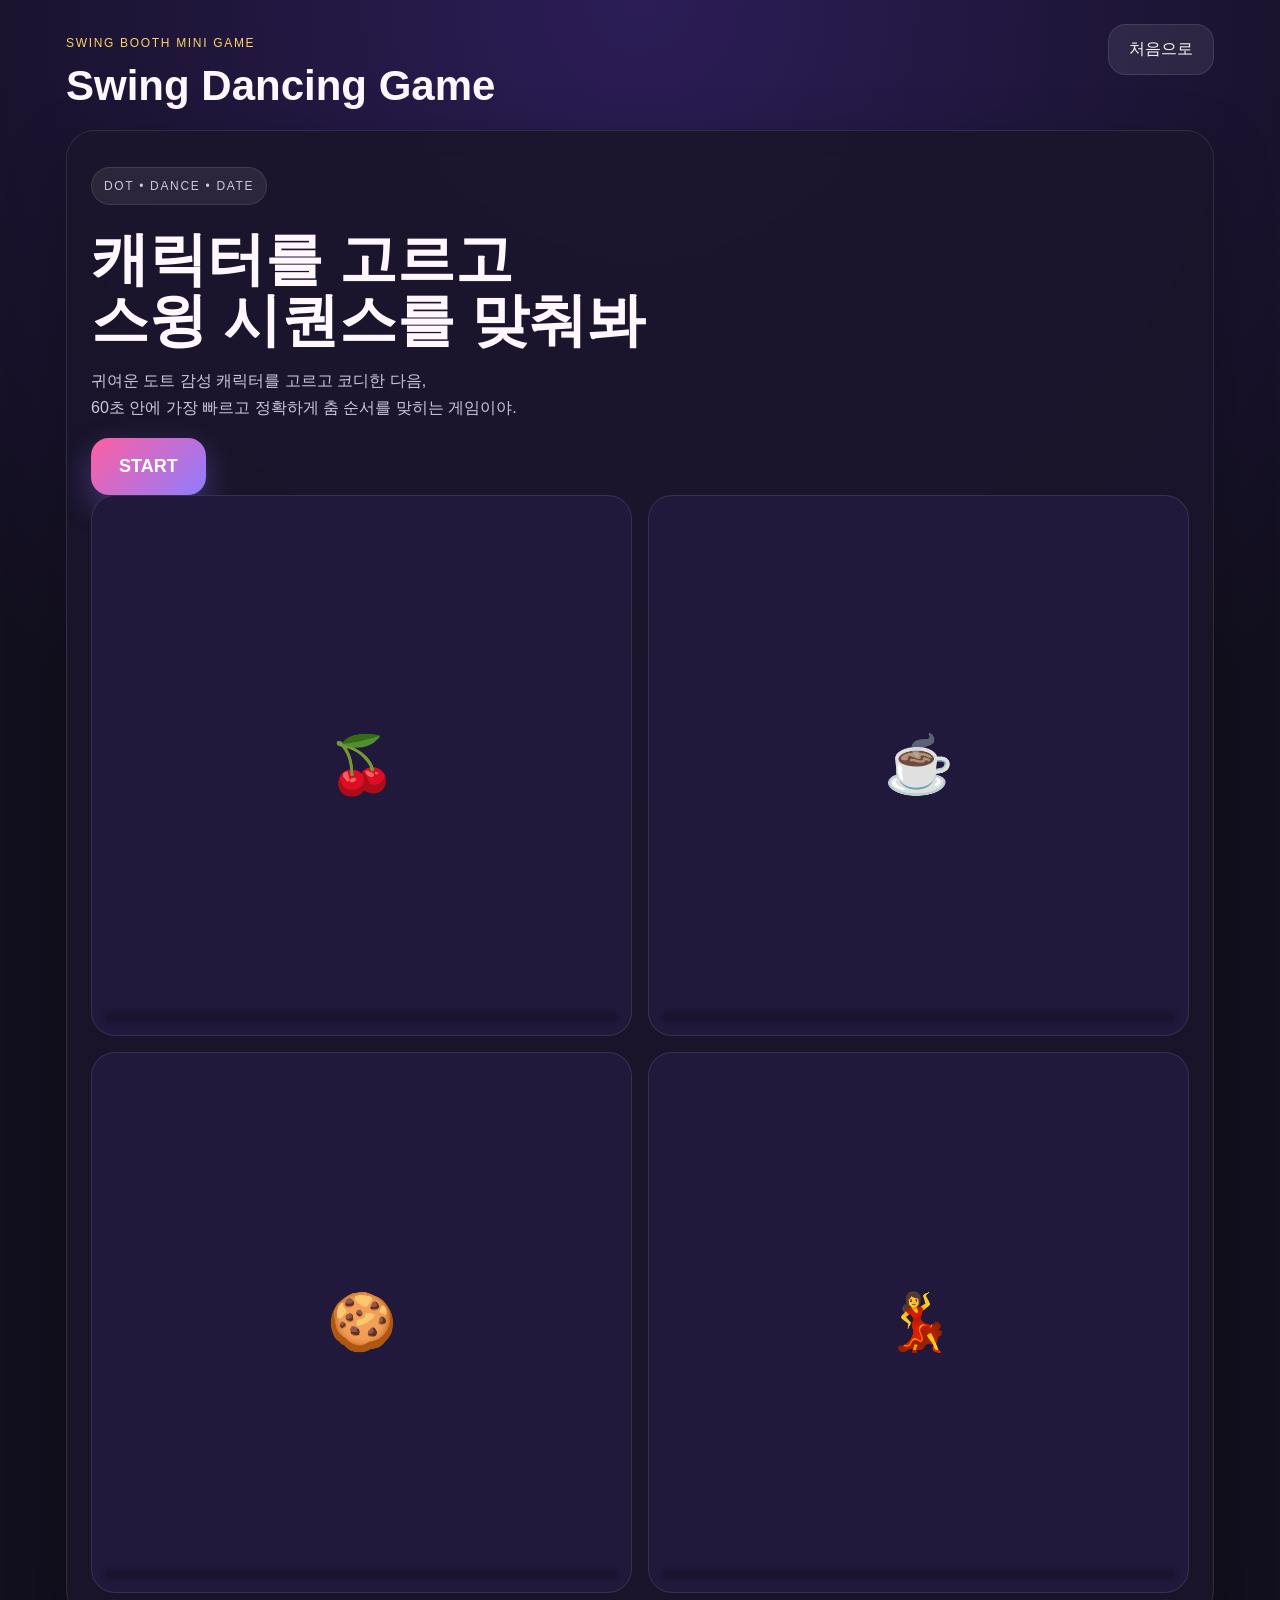
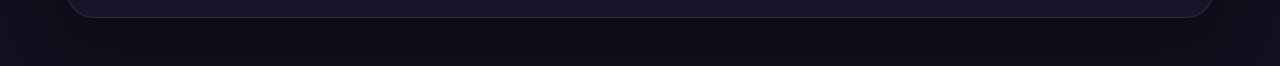
==== index.html @ d244a933 "Build swing dancing game MVP" ====
<!DOCTYPE html>
<html lang="ko">
<head>
  <meta charset="UTF-8" />
  <meta name="viewport" content="width=device-width, initial-scale=1.0" />
  <title>Swing Dancing Game</title>
  <link rel="stylesheet" href="styles.css" />
</head>
<body>
  <div class="page-shell">
    <header class="topbar">
      <div>
        <p class="eyebrow">SWING BOOTH MINI GAME</p>
        <h1>Swing Dancing Game</h1>
      </div>
      <button id="resetAllBtn" class="ghost-btn">처음으로</button>
    </header>

    <main>
      <section id="startScreen" class="screen active card hero-card">
        <div class="hero-copy">
          <p class="chip">DOT • DANCE • DATE</p>
          <h2>캐릭터를 고르고<br />스윙 시퀀스를 맞춰봐</h2>
          <p>
            귀여운 도트 감성 캐릭터를 고르고 코디한 다음,<br />60초 안에 가장 빠르고 정확하게 춤 순서를 맞히는 게임이야.
          </p>
          <button id="startBtn" class="primary-btn large">START</button>
        </div>
        <div class="hero-preview">
          <div class="pixel-stage">
            <div class="mini-character cherry">🍒</div>
            <div class="mini-character moka">☕</div>
            <div class="mini-character cookie">🍪</div>
            <div class="mini-character ruby">💃</div>
          </div>
        </div>
      </section>

      <section id="characterScreen" class="screen card">
        <div class="section-head">
          <p class="chip">STEP 1</p>
          <h2>캐릭터 선택</h2>
          <p>오늘 같이 춤출 캐릭터를 골라줘.</p>
        </div>
        <div id="characterGrid" class="character-grid"></div>
        <div class="screen-actions">
          <button id="toOutfitBtn" class="primary-btn" disabled>의상 고르기</button>
        </div>
      </section>

      <section id="outfitScreen" class="screen card">
        <div class="section-head">
          <p class="chip">STEP 2</p>
          <h2>의상 선택</h2>
          <p>코디에 따라 무드가 바뀌고 점수 연출도 달라져.</p>
        </div>
        <div class="outfit-layout">
          <div class="preview-card">
            <div id="avatarPreview" class="avatar-preview"></div>
            <div class="preview-text">
              <h3 id="previewName"></h3>
              <p id="previewLine"></p>
              <span id="previewOutfitTag" class="chip soft"></span>
            </div>
          </div>
          <div>
            <div id="outfitGrid" class="outfit-grid"></div>
            <div class="screen-actions inline">
              <button id="backToCharacterBtn" class="ghost-btn">이전</button>
              <button id="toGameBtn" class="primary-btn">게임 시작</button>
            </div>
          </div>
        </div>
      </section>

      <section id="gameScreen" class="screen card">
        <div class="hud">
          <div class="hud-item"><span>TIME</span><strong id="timeValue">60</strong></div>
          <div class="hud-item"><span>SCORE</span><strong id="scoreValue">0</strong></div>
          <div class="hud-item"><span>COMBO</span><strong id="comboValue">0</strong></div>
          <div class="hud-item"><span>ACC</span><strong id="accuracyValue">100%</strong></div>
        </div>
        <div class="game-layout">
          <div class="game-left">
            <div class="avatar-panel">
              <div id="gameAvatar" class="avatar-preview large"></div>
              <div>
                <h3 id="gameCharacterName"></h3>
                <p id="gameOutfitName"></p>
              </div>
            </div>
            <div class="sequence-panel">
              <p class="panel-label">지금 맞춰야 할 시퀀스</p>
              <div id="targetSequence" class="sequence-row"></div>
              <p class="panel-label">현재 입력</p>
              <div id="currentProgress" class="progress-row"></div>
            </div>
          </div>
          <div class="game-right">
            <div id="feedbackBox" class="feedback-box">START!</div>
            <div id="moveButtons" class="move-grid"></div>
          </div>
        </div>
      </section>

      <section id="leaderboardScreen" class="screen card">
        <div class="section-head">
          <p class="chip">TODAY LEADERBOARD</p>
          <h2>오늘의 랭킹</h2>
          <p>로컬에 저장되는 현장용 점수판이야.</p>
        </div>
        <div id="leaderboardList" class="leaderboard-list"></div>
      </section>
    </main>
  </div>

  <div id="resultModal" class="modal hidden">
    <div class="modal-card">
      <p class="chip">ROUND RESULT</p>
      <h2>춤 끝!</h2>
      <div class="result-stats">
        <div><span>점수</span><strong id="finalScore">0</strong></div>
        <div><span>정확도</span><strong id="finalAccuracy">0%</strong></div>
        <div><span>최고 콤보</span><strong id="finalCombo">0</strong></div>
      </div>
      <input id="nicknameInput" type="text" maxlength="12" placeholder="닉네임 입력" />
      <div class="screen-actions inline">
        <button id="saveScoreBtn" class="primary-btn">랭킹 등록</button>
        <button id="playAgainBtn" class="ghost-btn">다시 하기</button>
      </div>
    </div>
  </div>

  <script src="script.js"></script>
</body>
</html>
---- styles.css ----
:root {
  --bg: #120f1e;
  --panel: rgba(27, 21, 44, 0.92);
  --panel-2: #21193b;
  --line: rgba(255,255,255,0.1);
  --text: #fff7fc;
  --muted: #d0c6de;
  --accent: #ff5fa2;
  --accent-2: #8f7cff;
  --yellow: #ffd166;
  --mint: #7df9d8;
  --danger: #ff7676;
  --success: #5df2a9;
  --shadow: 0 20px 60px rgba(0,0,0,0.25);
}
* { box-sizing: border-box; }
body {
  margin: 0;
  font-family: "Pretendard", -apple-system, BlinkMacSystemFont, sans-serif;
  color: var(--text);
  background:
    radial-gradient(circle at top, #2c1d57 0%, #120f1e 50%),
    linear-gradient(180deg, #1a1531, #0f0d18);
  min-height: 100vh;
}
button, input { font: inherit; }
.page-shell { max-width: 1180px; margin: 0 auto; padding: 24px 16px 48px; }
.topbar { display:flex; justify-content:space-between; gap:16px; align-items:flex-start; margin-bottom: 20px; }
h1 { margin: 6px 0 0; font-size: clamp(28px, 5vw, 42px); }
main { display:grid; gap: 18px; }
.card {
  background: var(--panel);
  border: 1px solid var(--line);
  border-radius: 28px;
  padding: 24px;
  box-shadow: var(--shadow);
  backdrop-filter: blur(12px);
}
.screen { display:none; }
.screen.active { display:block; }
.hero-card {
  display:grid;
  grid-template-columns: 1.1fr .9fr;
  align-items:center;
  gap:20px;
  min-height: 420px;
}
.eyebrow, .chip { letter-spacing: .14em; font-size: 12px; text-transform: uppercase; color: var(--yellow); }
.chip { display:inline-flex; padding:8px 12px; border-radius:999px; background:rgba(255,255,255,0.08); border:1px solid var(--line); }
.chip.soft { color: var(--mint); }
.hero-copy h2 { font-size: clamp(34px, 5vw, 58px); line-height: 1.05; margin: 12px 0; }
.hero-copy p { color: var(--muted); line-height: 1.7; }
.primary-btn, .ghost-btn {
  border: none; border-radius: 18px; padding: 14px 20px; cursor:pointer; transition:.18s ease;
}
.primary-btn { background: linear-gradient(135deg, var(--accent), var(--accent-2)); color:white; font-weight: 700; box-shadow: 0 12px 30px rgba(143,124,255,0.35); }
.primary-btn:hover, .ghost-btn:hover { transform: translateY(-1px) scale(1.01); }
.primary-btn:disabled { opacity: .45; cursor:not-allowed; box-shadow:none; }
.ghost-btn { background: rgba(255,255,255,0.08); color: var(--text); border:1px solid var(--line); }
.large { font-size: 18px; padding: 18px 28px; }
.pixel-stage {
  display:grid; grid-template-columns: repeat(2, minmax(120px,1fr)); gap:16px;
}
.mini-character, .avatar-preview {
  border: 1px solid var(--line); background: var(--panel-2); border-radius: 24px;
  display:flex; align-items:center; justify-content:center; position:relative; overflow:hidden;
}
.mini-character { aspect-ratio: 1; font-size: 56px; }
.mini-character::after, .avatar-preview::after {
  content:""; position:absolute; inset:auto 12px 12px; height:12px; border-radius:999px; background:rgba(0,0,0,.2); filter:blur(2px);
}
.section-head h2 { margin: 10px 0 6px; font-size: 32px; }
.section-head p:last-child { color: var(--muted); margin-top: 0; }
.character-grid { display:grid; grid-template-columns: repeat(auto-fit, minmax(220px,1fr)); gap:16px; margin-top: 18px; }
.character-card, .outfit-card, .leaderboard-item {
  border:1px solid var(--line); background: rgba(255,255,255,0.04); border-radius: 24px; padding:16px; transition:.18s ease;
}
.character-card:hover, .outfit-card:hover { transform: translateY(-2px); border-color: rgba(255,255,255,0.24); }
.character-card.selected, .outfit-card.selected { border-color: var(--yellow); box-shadow: inset 0 0 0 1px var(--yellow); }
.character-avatar { height: 180px; border-radius: 20px; margin-bottom: 14px; display:flex; align-items:center; justify-content:center; font-size:72px; position:relative; background: linear-gradient(180deg, rgba(255,255,255,.08), rgba(255,255,255,.02)); }
.character-avatar::before, .avatar-preview::before {
  content:""; position:absolute; inset:18px; border-radius:18px; background: var(--character-bg, linear-gradient(135deg, #ff8fb7, #ff5fa2));
  image-rendering: pixelated;
}
.character-avatar .emoji, .avatar-preview .emoji { position:relative; z-index:2; }
.character-card h3, .preview-text h3 { margin: 0 0 6px; font-size: 22px; }
.character-card p, .character-card small, .preview-text p, .preview-text small { color: var(--muted); }
.screen-actions { display:flex; justify-content:flex-end; margin-top:20px; }
.screen-actions.inline { justify-content:space-between; gap:12px; }
.outfit-layout { display:grid; grid-template-columns: 320px 1fr; gap:20px; align-items:start; }
.preview-card { display:grid; gap:14px; }
.avatar-preview { min-height: 340px; }
.avatar-preview.large { min-height: 280px; }
.avatar-preview .emoji { font-size: 100px; z-index:2; }
.outfit-grid { display:grid; grid-template-columns: repeat(auto-fit, minmax(160px,1fr)); gap:12px; }
.outfit-card strong { display:block; margin-bottom:4px; }
.hud { display:grid; grid-template-columns: repeat(4,1fr); gap:12px; margin-bottom:18px; }
.hud-item { background: rgba(255,255,255,.05); border:1px solid var(--line); border-radius:20px; padding:14px 16px; }
.hud-item span { display:block; font-size:12px; color: var(--muted); margin-bottom:6px; }
.hud-item strong { font-size: 28px; }
.game-layout { display:grid; grid-template-columns: 1fr 1fr; gap:18px; }
.avatar-panel, .sequence-panel, .feedback-box { background: rgba(255,255,255,0.04); border:1px solid var(--line); border-radius:24px; padding:16px; }
.avatar-panel { display:flex; gap:16px; align-items:center; }
.panel-label { color: var(--muted); margin: 0 0 10px; }
.sequence-row, .progress-row { display:flex; flex-wrap:wrap; gap:10px; min-height: 44px; }
.sequence-chip {
  padding: 12px 14px; border-radius: 14px; background: rgba(255,255,255,.08); border:1px solid var(--line); font-weight:700;
}
.sequence-chip.done { background: rgba(93,242,169,.18); color: var(--success); border-color: rgba(93,242,169,.4); }
.sequence-chip.active { background: rgba(255,209,102,.18); color: var(--yellow); border-color: rgba(255,209,102,.5); }
.feedback-box { min-height: 96px; display:flex; align-items:center; justify-content:center; font-size: 28px; font-weight:800; text-align:center; }
.move-grid { display:grid; grid-template-columns: repeat(2, 1fr); gap:12px; margin-top: 14px; }
.move-btn {
  min-height: 88px; border-radius: 22px; border:1px solid var(--line); background: linear-gradient(180deg, rgba(255,255,255,.09), rgba(255,255,255,.03));
  color:white; font-weight:800; letter-spacing:.06em; cursor:pointer;
}
.move-btn:hover { transform: translateY(-2px); }
.leaderboard-list { display:grid; gap:12px; }
.leaderboard-item { display:flex; justify-content:space-between; align-items:center; gap:12px; }
.leaderboard-item strong { font-size: 20px; }
.modal { position:fixed; inset:0; background: rgba(7,6,14,.72); display:flex; align-items:center; justify-content:center; padding:20px; }
.modal.hidden { display:none; }
.modal-card { width:min(520px, 100%); background: var(--panel); border-radius: 28px; padding: 28px; border:1px solid var(--line); box-shadow: var(--shadow); }
.result-stats { display:grid; grid-template-columns: repeat(3,1fr); gap:12px; margin: 18px 0; }
.result-stats > div { background: rgba(255,255,255,.05); border-radius: 18px; padding: 14px; }
.result-stats span { display:block; color: var(--muted); font-size:12px; margin-bottom:6px; }
.result-stats strong { font-size: 24px; }
#nicknameInput { width:100%; padding:14px 16px; border-radius:16px; border:1px solid var(--line); background:#140f24; color:white; margin-bottom: 18px; }

@media (max-width: 860px) {
  .hero-card, .outfit-layout, .game-layout { grid-template-columns: 1fr; }
  .hud { grid-template-columns: repeat(2,1fr); }
  .topbar { flex-direction:column; }
}
@media (max-width: 560px) {
  .card { padding: 18px; border-radius: 22px; }
  .hero-copy h2 { font-size: 40px; }
  .move-grid { grid-template-columns: 1fr 1fr; }
  .result-stats { grid-template-columns: 1fr; }
}
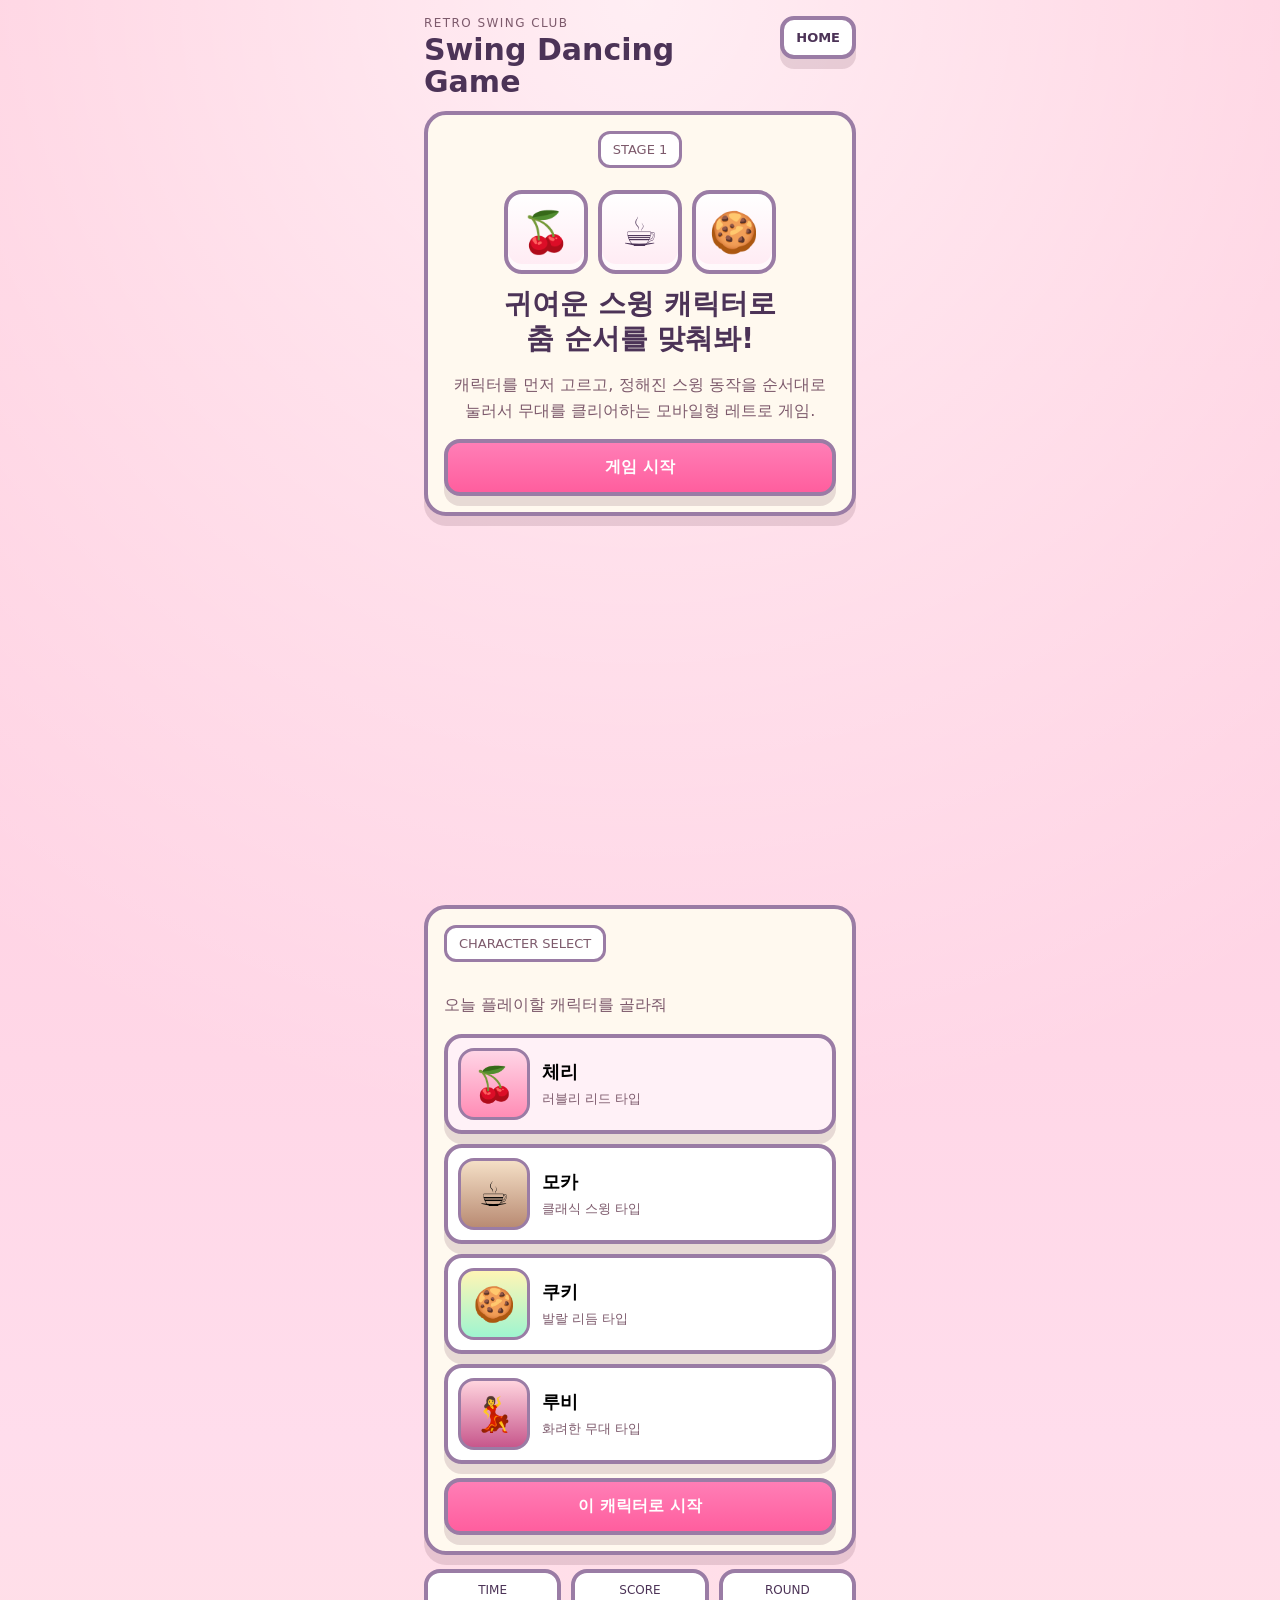
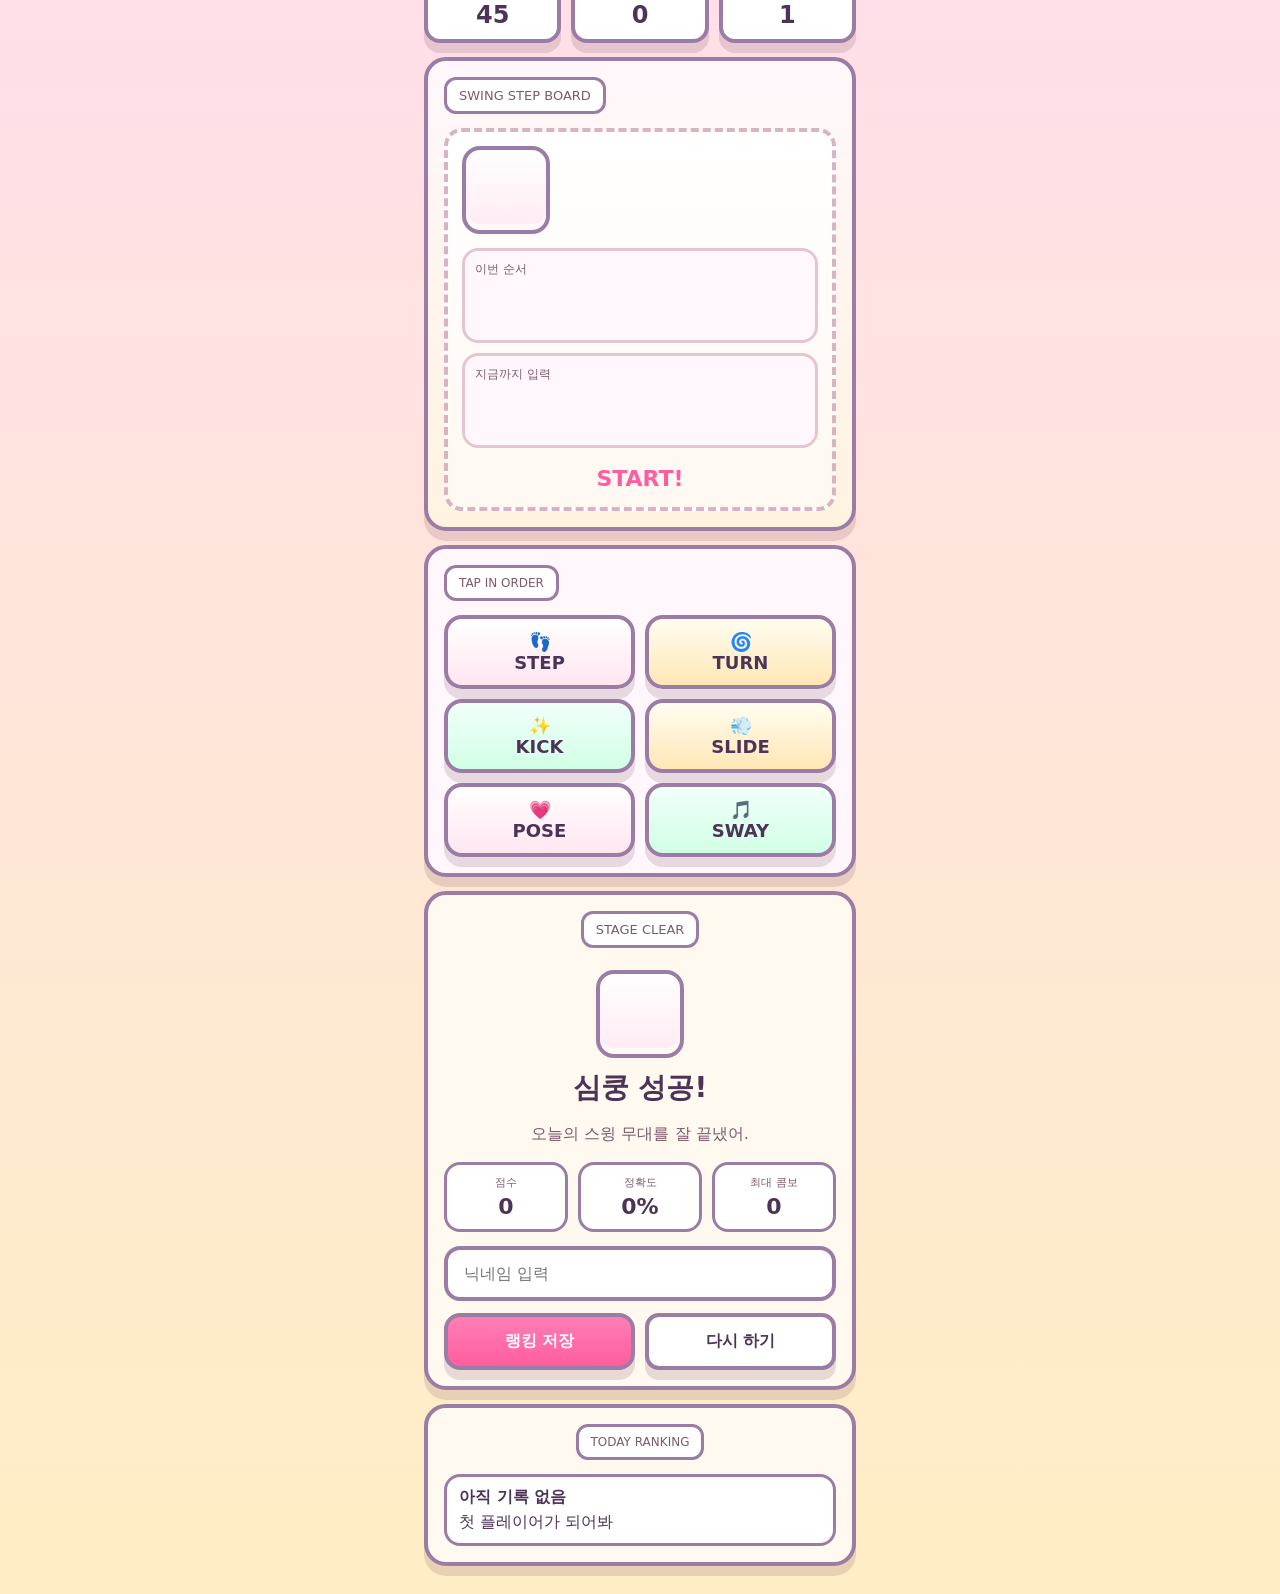
==== commit e5dac9cc: "Redesign game to match retro mobile reference" ====
--- a/index.html
+++ b/index.html
@@ -7,128 +7,106 @@
   <link rel="stylesheet" href="styles.css" />
 </head>
 <body>
-  <div class="page-shell">
-    <header class="topbar">
+  <div class="mobile-shell">
+    <header class="pixel-header">
       <div>
-        <p class="eyebrow">SWING BOOTH MINI GAME</p>
+        <p class="tiny-label">RETRO SWING CLUB</p>
         <h1>Swing Dancing Game</h1>
       </div>
-      <button id="resetAllBtn" class="ghost-btn">처음으로</button>
+      <button id="homeBtn" class="pixel-mini-btn">HOME</button>
     </header>
 
-    <main>
-      <section id="startScreen" class="screen active card hero-card">
-        <div class="hero-copy">
-          <p class="chip">DOT • DANCE • DATE</p>
-          <h2>캐릭터를 고르고<br />스윙 시퀀스를 맞춰봐</h2>
+    <main class="app-frame">
+      <section id="startScreen" class="screen active screen-center">
+        <div class="screen-card title-card">
+          <div class="pixel-stage-title">STAGE 1</div>
+          <div class="hero-avatar-row">
+            <div class="pixel-buddy cherry">🍒</div>
+            <div class="pixel-buddy moka">☕</div>
+            <div class="pixel-buddy cookie">🍪</div>
+          </div>
+          <h2>귀여운 스윙 캐릭터로<br />춤 순서를 맞춰봐!</h2>
           <p>
-            귀여운 도트 감성 캐릭터를 고르고 코디한 다음,<br />60초 안에 가장 빠르고 정확하게 춤 순서를 맞히는 게임이야.
+            캐릭터를 먼저 고르고, 정해진 스윙 동작을 순서대로 눌러서
+            무대를 클리어하는 모바일형 레트로 게임.
           </p>
-          <button id="startBtn" class="primary-btn large">START</button>
-        </div>
-        <div class="hero-preview">
-          <div class="pixel-stage">
-            <div class="mini-character cherry">🍒</div>
-            <div class="mini-character moka">☕</div>
-            <div class="mini-character cookie">🍪</div>
-            <div class="mini-character ruby">💃</div>
-          </div>
+          <button id="startBtn" class="pixel-main-btn">게임 시작</button>
         </div>
       </section>
 
-      <section id="characterScreen" class="screen card">
-        <div class="section-head">
-          <p class="chip">STEP 1</p>
-          <h2>캐릭터 선택</h2>
-          <p>오늘 같이 춤출 캐릭터를 골라줘.</p>
-        </div>
-        <div id="characterGrid" class="character-grid"></div>
-        <div class="screen-actions">
-          <button id="toOutfitBtn" class="primary-btn" disabled>의상 고르기</button>
+      <section id="characterScreen" class="screen screen-stack">
+        <div class="screen-card">
+          <div class="pixel-stage-title">CHARACTER SELECT</div>
+          <p class="guide-text">오늘 플레이할 캐릭터를 골라줘</p>
+          <div id="characterList" class="pixel-character-list"></div>
+          <button id="goStageBtn" class="pixel-main-btn">이 캐릭터로 시작</button>
         </div>
       </section>
 
-      <section id="outfitScreen" class="screen card">
-        <div class="section-head">
-          <p class="chip">STEP 2</p>
-          <h2>의상 선택</h2>
-          <p>코디에 따라 무드가 바뀌고 점수 연출도 달라져.</p>
+      <section id="gameScreen" class="screen screen-stack">
+        <div class="top-status-row">
+          <div class="status-pill">TIME <strong id="timeValue">45</strong></div>
+          <div class="status-pill">SCORE <strong id="scoreValue">0</strong></div>
+          <div class="status-pill">ROUND <strong id="roundValue">1</strong></div>
         </div>
-        <div class="outfit-layout">
-          <div class="preview-card">
-            <div id="avatarPreview" class="avatar-preview"></div>
-            <div class="preview-text">
-              <h3 id="previewName"></h3>
-              <p id="previewLine"></p>
-              <span id="previewOutfitTag" class="chip soft"></span>
+
+        <div class="screen-card play-card">
+          <div class="pixel-stage-title">SWING STEP BOARD</div>
+          <div class="board-inner">
+            <div class="board-top-row">
+              <div id="stageCharacter" class="board-character"></div>
+              <div class="board-copy">
+                <div id="selectedName" class="selected-name"></div>
+                <div id="selectedLine" class="selected-line"></div>
+              </div>
             </div>
+
+            <div class="sequence-box">
+              <p class="section-label">이번 순서</p>
+              <div id="targetSequence" class="sequence-row"></div>
+            </div>
+
+            <div class="sequence-box progress-box">
+              <p class="section-label">지금까지 입력</p>
+              <div id="currentProgress" class="sequence-row progress-row"></div>
+            </div>
+
+            <div id="feedbackText" class="feedback-text">START!</div>
           </div>
-          <div>
-            <div id="outfitGrid" class="outfit-grid"></div>
-            <div class="screen-actions inline">
-              <button id="backToCharacterBtn" class="ghost-btn">이전</button>
-              <button id="toGameBtn" class="primary-btn">게임 시작</button>
-            </div>
-          </div>
+        </div>
+
+        <div class="screen-card button-card">
+          <div class="pixel-stage-title small">TAP IN ORDER</div>
+          <div id="moveButtons" class="move-grid"></div>
         </div>
       </section>
 
-      <section id="gameScreen" class="screen card">
-        <div class="hud">
-          <div class="hud-item"><span>TIME</span><strong id="timeValue">60</strong></div>
-          <div class="hud-item"><span>SCORE</span><strong id="scoreValue">0</strong></div>
-          <div class="hud-item"><span>COMBO</span><strong id="comboValue">0</strong></div>
-          <div class="hud-item"><span>ACC</span><strong id="accuracyValue">100%</strong></div>
-        </div>
-        <div class="game-layout">
-          <div class="game-left">
-            <div class="avatar-panel">
-              <div id="gameAvatar" class="avatar-preview large"></div>
-              <div>
-                <h3 id="gameCharacterName"></h3>
-                <p id="gameOutfitName"></p>
-              </div>
-            </div>
-            <div class="sequence-panel">
-              <p class="panel-label">지금 맞춰야 할 시퀀스</p>
-              <div id="targetSequence" class="sequence-row"></div>
-              <p class="panel-label">현재 입력</p>
-              <div id="currentProgress" class="progress-row"></div>
-            </div>
+      <section id="resultScreen" class="screen screen-stack">
+        <div class="screen-card result-card">
+          <div class="pixel-stage-title">STAGE CLEAR</div>
+          <div id="resultCharacter" class="board-character result"></div>
+          <h2 id="resultTitle">심쿵 성공!</h2>
+          <p id="resultSubtitle" class="guide-text">오늘의 스윙 무대를 잘 끝냈어.</p>
+
+          <div class="result-stats">
+            <div class="result-pill"><span>점수</span><strong id="finalScore">0</strong></div>
+            <div class="result-pill"><span>정확도</span><strong id="finalAccuracy">0%</strong></div>
+            <div class="result-pill"><span>최대 콤보</span><strong id="finalCombo">0</strong></div>
           </div>
-          <div class="game-right">
-            <div id="feedbackBox" class="feedback-box">START!</div>
-            <div id="moveButtons" class="move-grid"></div>
+
+          <input id="nicknameInput" class="pixel-input" maxlength="12" placeholder="닉네임 입력" />
+          <div class="result-actions">
+            <button id="saveBtn" class="pixel-main-btn">랭킹 저장</button>
+            <button id="retryBtn" class="pixel-sub-btn">다시 하기</button>
           </div>
         </div>
-      </section>
 
-      <section id="leaderboardScreen" class="screen card">
-        <div class="section-head">
-          <p class="chip">TODAY LEADERBOARD</p>
-          <h2>오늘의 랭킹</h2>
-          <p>로컬에 저장되는 현장용 점수판이야.</p>
+        <div class="screen-card leaderboard-card">
+          <div class="pixel-stage-title small">TODAY RANKING</div>
+          <div id="leaderboardList" class="leaderboard-list"></div>
         </div>
-        <div id="leaderboardList" class="leaderboard-list"></div>
       </section>
     </main>
-  </div>
-
-  <div id="resultModal" class="modal hidden">
-    <div class="modal-card">
-      <p class="chip">ROUND RESULT</p>
-      <h2>춤 끝!</h2>
-      <div class="result-stats">
-        <div><span>점수</span><strong id="finalScore">0</strong></div>
-        <div><span>정확도</span><strong id="finalAccuracy">0%</strong></div>
-        <div><span>최고 콤보</span><strong id="finalCombo">0</strong></div>
-      </div>
-      <input id="nicknameInput" type="text" maxlength="12" placeholder="닉네임 입력" />
-      <div class="screen-actions inline">
-        <button id="saveScoreBtn" class="primary-btn">랭킹 등록</button>
-        <button id="playAgainBtn" class="ghost-btn">다시 하기</button>
-      </div>
-    </div>
   </div>
 
   <script src="script.js"></script>
--- a/styles.css
+++ b/styles.css
@@ -1,140 +1,141 @@
 :root {
-  --bg: #120f1e;
-  --panel: rgba(27, 21, 44, 0.92);
-  --panel-2: #21193b;
-  --line: rgba(255,255,255,0.1);
-  --text: #fff7fc;
-  --muted: #d0c6de;
-  --accent: #ff5fa2;
-  --accent-2: #8f7cff;
-  --yellow: #ffd166;
-  --mint: #7df9d8;
-  --danger: #ff7676;
-  --success: #5df2a9;
-  --shadow: 0 20px 60px rgba(0,0,0,0.25);
+  --bg1: #ffc6d9;
+  --bg2: #ffddec;
+  --bg3: #ffeec5;
+  --ink: #4c3357;
+  --brown: #7d5a6c;
+  --pink: #ff7eb6;
+  --pink-dark: #ff5e9e;
+  --yellow: #ffda75;
+  --cream: #fff9ef;
+  --mint: #c9ffe3;
+  --line: #9a7ca5;
+  --shadow: 0 10px 0 rgba(124, 78, 97, 0.18);
 }
 * { box-sizing: border-box; }
 body {
   margin: 0;
-  font-family: "Pretendard", -apple-system, BlinkMacSystemFont, sans-serif;
-  color: var(--text);
+  min-height: 100vh;
+  font-family: 'DungGeunMo', 'Pretendard', system-ui, sans-serif;
   background:
-    radial-gradient(circle at top, #2c1d57 0%, #120f1e 50%),
-    linear-gradient(180deg, #1a1531, #0f0d18);
-  min-height: 100vh;
+    radial-gradient(circle at top, rgba(255,255,255,0.7), transparent 35%),
+    linear-gradient(180deg, var(--bg1), var(--bg2) 45%, var(--bg3));
+  color: var(--ink);
 }
 button, input { font: inherit; }
-.page-shell { max-width: 1180px; margin: 0 auto; padding: 24px 16px 48px; }
-.topbar { display:flex; justify-content:space-between; gap:16px; align-items:flex-start; margin-bottom: 20px; }
-h1 { margin: 6px 0 0; font-size: clamp(28px, 5vw, 42px); }
-main { display:grid; gap: 18px; }
-.card {
-  background: var(--panel);
-  border: 1px solid var(--line);
-  border-radius: 28px;
-  padding: 24px;
-  box-shadow: var(--shadow);
-  backdrop-filter: blur(12px);
+.mobile-shell { max-width: 460px; margin: 0 auto; padding: 16px 14px 28px; }
+.pixel-header {
+  display:flex; justify-content:space-between; align-items:flex-start; gap:12px; margin-bottom: 14px;
 }
+.tiny-label { margin:0; font-size:12px; letter-spacing: .12em; color: var(--brown); }
+h1 { margin: 4px 0 0; font-size: 30px; line-height:1.05; }
+.app-frame { display:grid; gap: 14px; }
 .screen { display:none; }
 .screen.active { display:block; }
-.hero-card {
-  display:grid;
-  grid-template-columns: 1.1fr .9fr;
-  align-items:center;
-  gap:20px;
-  min-height: 420px;
+.screen-center { min-height: calc(100vh - 120px); display:flex; align-items:center; }
+.screen-stack { display:grid; gap:14px; }
+.screen-card {
+  background: var(--cream);
+  border: 4px solid var(--line);
+  border-radius: 22px;
+  box-shadow: var(--shadow);
+  padding: 16px;
+  position: relative;
 }
-.eyebrow, .chip { letter-spacing: .14em; font-size: 12px; text-transform: uppercase; color: var(--yellow); }
-.chip { display:inline-flex; padding:8px 12px; border-radius:999px; background:rgba(255,255,255,0.08); border:1px solid var(--line); }
-.chip.soft { color: var(--mint); }
-.hero-copy h2 { font-size: clamp(34px, 5vw, 58px); line-height: 1.05; margin: 12px 0; }
-.hero-copy p { color: var(--muted); line-height: 1.7; }
-.primary-btn, .ghost-btn {
-  border: none; border-radius: 18px; padding: 14px 20px; cursor:pointer; transition:.18s ease;
+.title-card { text-align:center; }
+.pixel-stage-title {
+  display:inline-block;
+  padding: 8px 12px;
+  border-radius: 12px;
+  border: 3px solid var(--line);
+  background: #fff;
+  font-size: 13px;
+  color: var(--brown);
+  margin-bottom: 14px;
 }
-.primary-btn { background: linear-gradient(135deg, var(--accent), var(--accent-2)); color:white; font-weight: 700; box-shadow: 0 12px 30px rgba(143,124,255,0.35); }
-.primary-btn:hover, .ghost-btn:hover { transform: translateY(-1px) scale(1.01); }
-.primary-btn:disabled { opacity: .45; cursor:not-allowed; box-shadow:none; }
-.ghost-btn { background: rgba(255,255,255,0.08); color: var(--text); border:1px solid var(--line); }
-.large { font-size: 18px; padding: 18px 28px; }
-.pixel-stage {
-  display:grid; grid-template-columns: repeat(2, minmax(120px,1fr)); gap:16px;
+.pixel-stage-title.small { font-size: 12px; }
+.hero-avatar-row { display:flex; justify-content:center; gap:10px; margin: 8px 0 12px; }
+.pixel-buddy, .board-character {
+  width: 84px; height: 84px; border:4px solid var(--line); border-radius:18px; display:flex; align-items:center; justify-content:center;
+  background: linear-gradient(180deg, #fff, #ffeaf3);
+  font-size: 40px; box-shadow: inset 0 -6px 0 rgba(255,255,255,0.7);
 }
-.mini-character, .avatar-preview {
-  border: 1px solid var(--line); background: var(--panel-2); border-radius: 24px;
-  display:flex; align-items:center; justify-content:center; position:relative; overflow:hidden;
+.board-character { width: 88px; height: 88px; font-size: 42px; }
+.board-character.result { margin: 8px auto 12px; }
+.title-card h2, .result-card h2 { margin: 6px 0 10px; font-size: 28px; line-height:1.25; }
+.title-card p, .guide-text, .selected-line { color: var(--brown); line-height: 1.6; }
+.pixel-main-btn, .pixel-sub-btn, .pixel-mini-btn, .character-option {
+  border: 4px solid var(--line); cursor:pointer; transition: .15s ease; box-shadow: var(--shadow);
 }
-.mini-character { aspect-ratio: 1; font-size: 56px; }
-.mini-character::after, .avatar-preview::after {
-  content:""; position:absolute; inset:auto 12px 12px; height:12px; border-radius:999px; background:rgba(0,0,0,.2); filter:blur(2px);
+.pixel-main-btn:hover, .pixel-sub-btn:hover, .pixel-mini-btn:hover, .character-option:hover { transform: translateY(-1px); }
+.pixel-main-btn {
+  width: 100%; border-radius: 16px; padding: 14px 18px; background: linear-gradient(180deg, var(--pink), var(--pink-dark)); color:white; font-weight: 700;
 }
-.section-head h2 { margin: 10px 0 6px; font-size: 32px; }
-.section-head p:last-child { color: var(--muted); margin-top: 0; }
-.character-grid { display:grid; grid-template-columns: repeat(auto-fit, minmax(220px,1fr)); gap:16px; margin-top: 18px; }
-.character-card, .outfit-card, .leaderboard-item {
-  border:1px solid var(--line); background: rgba(255,255,255,0.04); border-radius: 24px; padding:16px; transition:.18s ease;
+.pixel-sub-btn, .pixel-mini-btn {
+  border-radius: 14px; padding: 12px 14px; background: white; color: var(--ink); font-weight: 700;
 }
-.character-card:hover, .outfit-card:hover { transform: translateY(-2px); border-color: rgba(255,255,255,0.24); }
-.character-card.selected, .outfit-card.selected { border-color: var(--yellow); box-shadow: inset 0 0 0 1px var(--yellow); }
-.character-avatar { height: 180px; border-radius: 20px; margin-bottom: 14px; display:flex; align-items:center; justify-content:center; font-size:72px; position:relative; background: linear-gradient(180deg, rgba(255,255,255,.08), rgba(255,255,255,.02)); }
-.character-avatar::before, .avatar-preview::before {
-  content:""; position:absolute; inset:18px; border-radius:18px; background: var(--character-bg, linear-gradient(135deg, #ff8fb7, #ff5fa2));
-  image-rendering: pixelated;
+.pixel-mini-btn { padding: 10px 12px; font-size: 13px; }
+.pixel-character-list { display:grid; gap:10px; margin: 12px 0 14px; }
+.character-option {
+  display:grid; grid-template-columns: 72px 1fr; gap:12px; align-items:center; text-align:left;
+  width:100%; border-radius:18px; padding:10px; background: white;
 }
-.character-avatar .emoji, .avatar-preview .emoji { position:relative; z-index:2; }
-.character-card h3, .preview-text h3 { margin: 0 0 6px; font-size: 22px; }
-.character-card p, .character-card small, .preview-text p, .preview-text small { color: var(--muted); }
-.screen-actions { display:flex; justify-content:flex-end; margin-top:20px; }
-.screen-actions.inline { justify-content:space-between; gap:12px; }
-.outfit-layout { display:grid; grid-template-columns: 320px 1fr; gap:20px; align-items:start; }
-.preview-card { display:grid; gap:14px; }
-.avatar-preview { min-height: 340px; }
-.avatar-preview.large { min-height: 280px; }
-.avatar-preview .emoji { font-size: 100px; z-index:2; }
-.outfit-grid { display:grid; grid-template-columns: repeat(auto-fit, minmax(160px,1fr)); gap:12px; }
-.outfit-card strong { display:block; margin-bottom:4px; }
-.hud { display:grid; grid-template-columns: repeat(4,1fr); gap:12px; margin-bottom:18px; }
-.hud-item { background: rgba(255,255,255,.05); border:1px solid var(--line); border-radius:20px; padding:14px 16px; }
-.hud-item span { display:block; font-size:12px; color: var(--muted); margin-bottom:6px; }
-.hud-item strong { font-size: 28px; }
-.game-layout { display:grid; grid-template-columns: 1fr 1fr; gap:18px; }
-.avatar-panel, .sequence-panel, .feedback-box { background: rgba(255,255,255,0.04); border:1px solid var(--line); border-radius:24px; padding:16px; }
-.avatar-panel { display:flex; gap:16px; align-items:center; }
-.panel-label { color: var(--muted); margin: 0 0 10px; }
-.sequence-row, .progress-row { display:flex; flex-wrap:wrap; gap:10px; min-height: 44px; }
+.character-option.active { background: #fff1f7; }
+.character-thumb {
+  width: 72px; height: 72px; border-radius:16px; border:3px solid var(--line); display:flex; align-items:center; justify-content:center; font-size:34px;
+}
+.character-meta strong { display:block; font-size: 18px; margin-bottom: 4px; }
+.character-meta span { color: var(--brown); font-size: 13px; }
+.top-status-row { display:grid; grid-template-columns: repeat(3, 1fr); gap:10px; }
+.status-pill {
+  background: white; border: 4px solid var(--line); border-radius: 16px; padding: 10px; text-align:center; box-shadow: var(--shadow); font-size:12px;
+}
+.status-pill strong { display:block; font-size: 24px; margin-top: 4px; }
+.play-card { background: linear-gradient(180deg, #fff7fb, #fff3e0); }
+.board-inner {
+  border: 4px dashed #d8b4c3; border-radius: 18px; padding: 14px; background: linear-gradient(180deg, #fff, #fff8f2);
+}
+.board-top-row { display:flex; gap:12px; align-items:center; margin-bottom: 14px; }
+.selected-name { font-size: 20px; font-weight: 700; margin-bottom: 6px; }
+.section-label { font-size: 12px; color: var(--brown); margin: 0 0 8px; }
+.sequence-box {
+  background: #fff7fb; border: 3px solid #e4c6d3; border-radius: 16px; padding: 10px; margin-bottom: 10px;
+}
+.sequence-row { display:flex; flex-wrap:wrap; gap:8px; min-height: 44px; }
 .sequence-chip {
-  padding: 12px 14px; border-radius: 14px; background: rgba(255,255,255,.08); border:1px solid var(--line); font-weight:700;
+  padding: 10px 12px; border:3px solid var(--line); border-radius: 14px; background: white; font-size: 13px; font-weight:700;
 }
-.sequence-chip.done { background: rgba(93,242,169,.18); color: var(--success); border-color: rgba(93,242,169,.4); }
-.sequence-chip.active { background: rgba(255,209,102,.18); color: var(--yellow); border-color: rgba(255,209,102,.5); }
-.feedback-box { min-height: 96px; display:flex; align-items:center; justify-content:center; font-size: 28px; font-weight:800; text-align:center; }
-.move-grid { display:grid; grid-template-columns: repeat(2, 1fr); gap:12px; margin-top: 14px; }
+.sequence-chip.done { background: var(--mint); }
+.sequence-chip.active { background: #fff1a8; }
+.feedback-text {
+  text-align:center; font-size: 22px; font-weight: 700; color: var(--pink-dark); padding: 8px 0 2px;
+}
+.button-card { background: #fff7fb; }
+.move-grid { display:grid; grid-template-columns: repeat(2, 1fr); gap: 10px; }
 .move-btn {
-  min-height: 88px; border-radius: 22px; border:1px solid var(--line); background: linear-gradient(180deg, rgba(255,255,255,.09), rgba(255,255,255,.03));
-  color:white; font-weight:800; letter-spacing:.06em; cursor:pointer;
+  min-height: 74px; border-radius: 18px; border: 4px solid var(--line); background: linear-gradient(180deg, #fff, #ffe6f1);
+  color: var(--ink); font-size: 18px; font-weight: 700; box-shadow: var(--shadow); cursor:pointer;
 }
-.move-btn:hover { transform: translateY(-2px); }
-.leaderboard-list { display:grid; gap:12px; }
-.leaderboard-item { display:flex; justify-content:space-between; align-items:center; gap:12px; }
-.leaderboard-item strong { font-size: 20px; }
-.modal { position:fixed; inset:0; background: rgba(7,6,14,.72); display:flex; align-items:center; justify-content:center; padding:20px; }
-.modal.hidden { display:none; }
-.modal-card { width:min(520px, 100%); background: var(--panel); border-radius: 28px; padding: 28px; border:1px solid var(--line); box-shadow: var(--shadow); }
-.result-stats { display:grid; grid-template-columns: repeat(3,1fr); gap:12px; margin: 18px 0; }
-.result-stats > div { background: rgba(255,255,255,.05); border-radius: 18px; padding: 14px; }
-.result-stats span { display:block; color: var(--muted); font-size:12px; margin-bottom:6px; }
-.result-stats strong { font-size: 24px; }
-#nicknameInput { width:100%; padding:14px 16px; border-radius:16px; border:1px solid var(--line); background:#140f24; color:white; margin-bottom: 18px; }
+.move-btn:nth-child(2n) { background: linear-gradient(180deg, #fffdf1, #ffe7b5); }
+.move-btn:nth-child(3n) { background: linear-gradient(180deg, #f1fff9, #d2ffe6); }
+.result-card, .leaderboard-card { text-align:center; }
+.result-stats { display:grid; grid-template-columns: repeat(3, 1fr); gap:10px; margin: 14px 0; }
+.result-pill { background:white; border:3px solid var(--line); border-radius:16px; padding:10px 8px; }
+.result-pill span { display:block; font-size: 11px; color: var(--brown); margin-bottom:4px; }
+.result-pill strong { font-size: 22px; }
+.pixel-input {
+  width:100%; padding: 14px 16px; border: 4px solid var(--line); border-radius: 16px; background: white; color: var(--ink); margin-bottom: 12px;
+}
+.result-actions { display:grid; grid-template-columns: 1fr 1fr; gap:10px; }
+.leaderboard-list { display:grid; gap:10px; text-align:left; }
+.leaderboard-item {
+  display:flex; justify-content:space-between; gap:10px; background:white; border:3px solid var(--line); border-radius:16px; padding:10px 12px;
+}
+.leaderboard-item strong { display:block; margin-bottom:4px; }
 
-@media (max-width: 860px) {
-  .hero-card, .outfit-layout, .game-layout { grid-template-columns: 1fr; }
-  .hud { grid-template-columns: repeat(2,1fr); }
-  .topbar { flex-direction:column; }
+@media (max-width: 390px) {
+  .mobile-shell { padding-inline: 10px; }
+  h1 { font-size: 26px; }
+  .title-card h2, .result-card h2 { font-size: 24px; }
+  .result-stats, .result-actions, .top-status-row { grid-template-columns: 1fr; }
 }
-@media (max-width: 560px) {
-  .card { padding: 18px; border-radius: 22px; }
-  .hero-copy h2 { font-size: 40px; }
-  .move-grid { grid-template-columns: 1fr 1fr; }
-  .result-stats { grid-template-columns: 1fr; }
-}
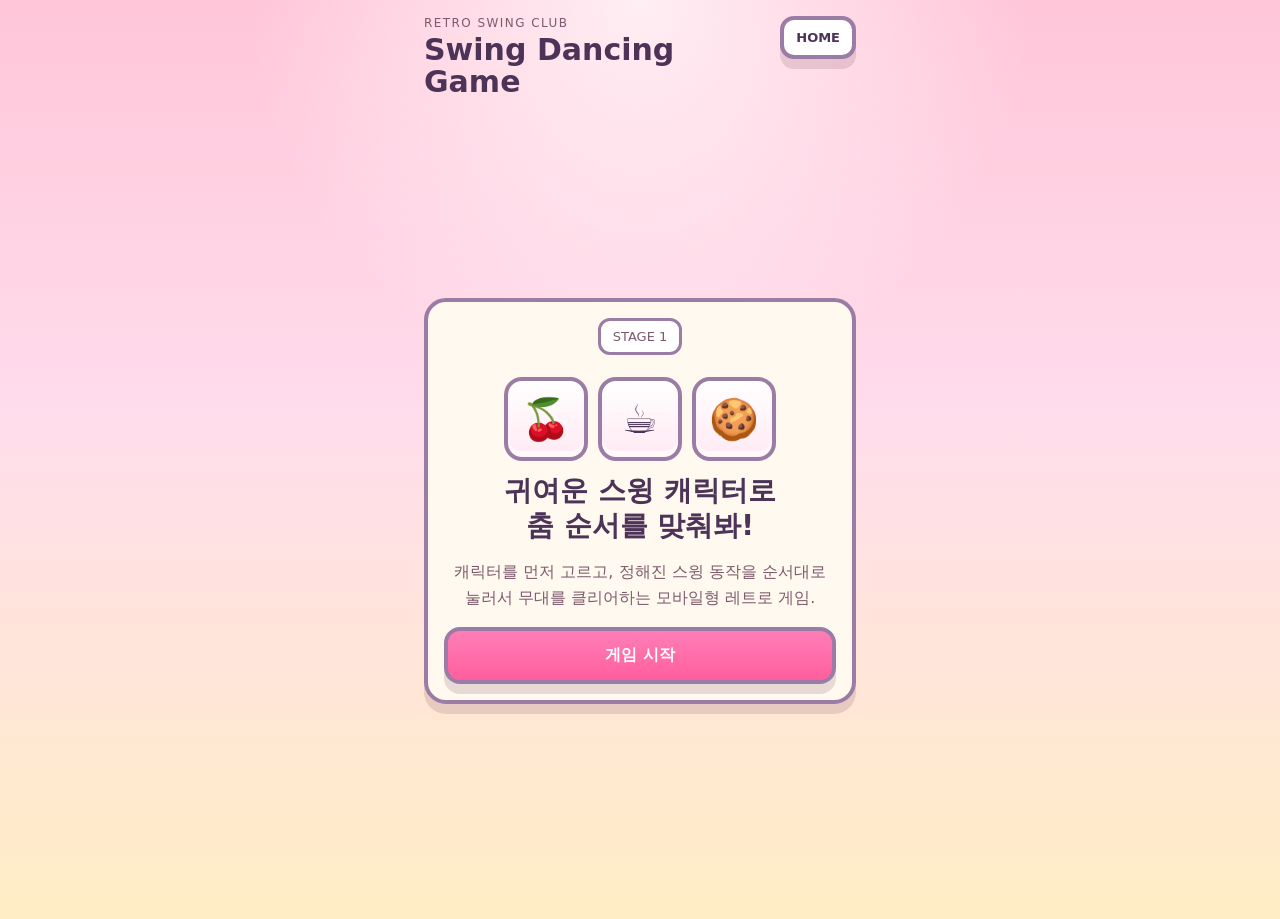
==== commit 60af3f7c: "Convert swing game to multi-page flow" ====
--- a/index.html
+++ b/index.html
@@ -6,7 +6,7 @@
   <title>Swing Dancing Game</title>
   <link rel="stylesheet" href="styles.css" />
 </head>
-<body>
+<body data-page="start">
   <div class="mobile-shell">
     <header class="pixel-header">
       <div>
@@ -16,99 +16,23 @@
       <button id="homeBtn" class="pixel-mini-btn">HOME</button>
     </header>
 
-    <main class="app-frame">
-      <section id="startScreen" class="screen active screen-center">
-        <div class="screen-card title-card">
-          <div class="pixel-stage-title">STAGE 1</div>
-          <div class="hero-avatar-row">
-            <div class="pixel-buddy cherry">🍒</div>
-            <div class="pixel-buddy moka">☕</div>
-            <div class="pixel-buddy cookie">🍪</div>
-          </div>
-          <h2>귀여운 스윙 캐릭터로<br />춤 순서를 맞춰봐!</h2>
-          <p>
-            캐릭터를 먼저 고르고, 정해진 스윙 동작을 순서대로 눌러서
-            무대를 클리어하는 모바일형 레트로 게임.
-          </p>
-          <button id="startBtn" class="pixel-main-btn">게임 시작</button>
+    <main class="center-page">
+      <section class="screen-card title-card">
+        <div class="pixel-stage-title">STAGE 1</div>
+        <div class="hero-avatar-row">
+          <div class="pixel-buddy cherry">🍒</div>
+          <div class="pixel-buddy moka">☕</div>
+          <div class="pixel-buddy cookie">🍪</div>
         </div>
-      </section>
-
-      <section id="characterScreen" class="screen screen-stack">
-        <div class="screen-card">
-          <div class="pixel-stage-title">CHARACTER SELECT</div>
-          <p class="guide-text">오늘 플레이할 캐릭터를 골라줘</p>
-          <div id="characterList" class="pixel-character-list"></div>
-          <button id="goStageBtn" class="pixel-main-btn">이 캐릭터로 시작</button>
-        </div>
-      </section>
-
-      <section id="gameScreen" class="screen screen-stack">
-        <div class="top-status-row">
-          <div class="status-pill">TIME <strong id="timeValue">45</strong></div>
-          <div class="status-pill">SCORE <strong id="scoreValue">0</strong></div>
-          <div class="status-pill">ROUND <strong id="roundValue">1</strong></div>
-        </div>
-
-        <div class="screen-card play-card">
-          <div class="pixel-stage-title">SWING STEP BOARD</div>
-          <div class="board-inner">
-            <div class="board-top-row">
-              <div id="stageCharacter" class="board-character"></div>
-              <div class="board-copy">
-                <div id="selectedName" class="selected-name"></div>
-                <div id="selectedLine" class="selected-line"></div>
-              </div>
-            </div>
-
-            <div class="sequence-box">
-              <p class="section-label">이번 순서</p>
-              <div id="targetSequence" class="sequence-row"></div>
-            </div>
-
-            <div class="sequence-box progress-box">
-              <p class="section-label">지금까지 입력</p>
-              <div id="currentProgress" class="sequence-row progress-row"></div>
-            </div>
-
-            <div id="feedbackText" class="feedback-text">START!</div>
-          </div>
-        </div>
-
-        <div class="screen-card button-card">
-          <div class="pixel-stage-title small">TAP IN ORDER</div>
-          <div id="moveButtons" class="move-grid"></div>
-        </div>
-      </section>
-
-      <section id="resultScreen" class="screen screen-stack">
-        <div class="screen-card result-card">
-          <div class="pixel-stage-title">STAGE CLEAR</div>
-          <div id="resultCharacter" class="board-character result"></div>
-          <h2 id="resultTitle">심쿵 성공!</h2>
-          <p id="resultSubtitle" class="guide-text">오늘의 스윙 무대를 잘 끝냈어.</p>
-
-          <div class="result-stats">
-            <div class="result-pill"><span>점수</span><strong id="finalScore">0</strong></div>
-            <div class="result-pill"><span>정확도</span><strong id="finalAccuracy">0%</strong></div>
-            <div class="result-pill"><span>최대 콤보</span><strong id="finalCombo">0</strong></div>
-          </div>
-
-          <input id="nicknameInput" class="pixel-input" maxlength="12" placeholder="닉네임 입력" />
-          <div class="result-actions">
-            <button id="saveBtn" class="pixel-main-btn">랭킹 저장</button>
-            <button id="retryBtn" class="pixel-sub-btn">다시 하기</button>
-          </div>
-        </div>
-
-        <div class="screen-card leaderboard-card">
-          <div class="pixel-stage-title small">TODAY RANKING</div>
-          <div id="leaderboardList" class="leaderboard-list"></div>
-        </div>
+        <h2>귀여운 스윙 캐릭터로<br />춤 순서를 맞춰봐!</h2>
+        <p>
+          캐릭터를 먼저 고르고, 정해진 스윙 동작을 순서대로 눌러서
+          무대를 클리어하는 모바일형 레트로 게임.
+        </p>
+        <button id="startBtn" class="pixel-main-btn">게임 시작</button>
       </section>
     </main>
   </div>
-
   <script src="script.js"></script>
 </body>
 </html>
--- a/styles.css
+++ b/styles.css
@@ -22,18 +22,13 @@
     linear-gradient(180deg, var(--bg1), var(--bg2) 45%, var(--bg3));
   color: var(--ink);
 }
-button, input { font: inherit; }
+button, input, a { font: inherit; }
+a { text-decoration:none; color:inherit; }
 .mobile-shell { max-width: 460px; margin: 0 auto; padding: 16px 14px 28px; }
-.pixel-header {
-  display:flex; justify-content:space-between; align-items:flex-start; gap:12px; margin-bottom: 14px;
-}
+.pixel-header { display:flex; justify-content:space-between; align-items:flex-start; gap:12px; margin-bottom: 14px; }
 .tiny-label { margin:0; font-size:12px; letter-spacing: .12em; color: var(--brown); }
 h1 { margin: 4px 0 0; font-size: 30px; line-height:1.05; }
-.app-frame { display:grid; gap: 14px; }
-.screen { display:none; }
-.screen.active { display:block; }
-.screen-center { min-height: calc(100vh - 120px); display:flex; align-items:center; }
-.screen-stack { display:grid; gap:14px; }
+.app-frame, .page-stack { display:grid; gap: 14px; }
 .screen-card {
   background: var(--cream);
   border: 4px solid var(--line);
@@ -42,96 +37,63 @@
   padding: 16px;
   position: relative;
 }
-.title-card { text-align:center; }
+.center-page { min-height: calc(100vh - 120px); display:flex; align-items:center; }
+.title-card, .result-card, .leaderboard-card { text-align:center; }
 .pixel-stage-title {
-  display:inline-block;
-  padding: 8px 12px;
-  border-radius: 12px;
-  border: 3px solid var(--line);
-  background: #fff;
-  font-size: 13px;
-  color: var(--brown);
-  margin-bottom: 14px;
+  display:inline-block; padding: 8px 12px; border-radius: 12px; border: 3px solid var(--line); background: #fff; font-size: 13px; color: var(--brown); margin-bottom: 14px;
 }
 .pixel-stage-title.small { font-size: 12px; }
 .hero-avatar-row { display:flex; justify-content:center; gap:10px; margin: 8px 0 12px; }
 .pixel-buddy, .board-character {
   width: 84px; height: 84px; border:4px solid var(--line); border-radius:18px; display:flex; align-items:center; justify-content:center;
-  background: linear-gradient(180deg, #fff, #ffeaf3);
-  font-size: 40px; box-shadow: inset 0 -6px 0 rgba(255,255,255,0.7);
+  background: linear-gradient(180deg, #fff, #ffeaf3); font-size: 40px; box-shadow: inset 0 -6px 0 rgba(255,255,255,0.7);
 }
 .board-character { width: 88px; height: 88px; font-size: 42px; }
 .board-character.result { margin: 8px auto 12px; }
 .title-card h2, .result-card h2 { margin: 6px 0 10px; font-size: 28px; line-height:1.25; }
-.title-card p, .guide-text, .selected-line { color: var(--brown); line-height: 1.6; }
+.title-card p, .guide-text, .selected-line, .leaderboard-item span { color: var(--brown); line-height: 1.6; }
 .pixel-main-btn, .pixel-sub-btn, .pixel-mini-btn, .character-option {
   border: 4px solid var(--line); cursor:pointer; transition: .15s ease; box-shadow: var(--shadow);
 }
 .pixel-main-btn:hover, .pixel-sub-btn:hover, .pixel-mini-btn:hover, .character-option:hover { transform: translateY(-1px); }
-.pixel-main-btn {
-  width: 100%; border-radius: 16px; padding: 14px 18px; background: linear-gradient(180deg, var(--pink), var(--pink-dark)); color:white; font-weight: 700;
-}
-.pixel-sub-btn, .pixel-mini-btn {
-  border-radius: 14px; padding: 12px 14px; background: white; color: var(--ink); font-weight: 700;
-}
+.pixel-main-btn { width: 100%; border-radius: 16px; padding: 14px 18px; background: linear-gradient(180deg, var(--pink), var(--pink-dark)); color:white; font-weight: 700; display:inline-block; text-align:center; }
+.pixel-sub-btn, .pixel-mini-btn { border-radius: 14px; padding: 12px 14px; background: white; color: var(--ink); font-weight: 700; display:inline-block; text-align:center; }
 .pixel-mini-btn { padding: 10px 12px; font-size: 13px; }
 .pixel-character-list { display:grid; gap:10px; margin: 12px 0 14px; }
-.character-option {
-  display:grid; grid-template-columns: 72px 1fr; gap:12px; align-items:center; text-align:left;
-  width:100%; border-radius:18px; padding:10px; background: white;
-}
+.character-option { display:grid; grid-template-columns: 72px 1fr; gap:12px; align-items:center; text-align:left; width:100%; border-radius:18px; padding:10px; background: white; }
 .character-option.active { background: #fff1f7; }
-.character-thumb {
-  width: 72px; height: 72px; border-radius:16px; border:3px solid var(--line); display:flex; align-items:center; justify-content:center; font-size:34px;
-}
+.character-thumb { width: 72px; height: 72px; border-radius:16px; border:3px solid var(--line); display:flex; align-items:center; justify-content:center; font-size:34px; }
 .character-meta strong { display:block; font-size: 18px; margin-bottom: 4px; }
 .character-meta span { color: var(--brown); font-size: 13px; }
 .top-status-row { display:grid; grid-template-columns: repeat(3, 1fr); gap:10px; }
-.status-pill {
-  background: white; border: 4px solid var(--line); border-radius: 16px; padding: 10px; text-align:center; box-shadow: var(--shadow); font-size:12px;
-}
+.status-pill { background: white; border: 4px solid var(--line); border-radius: 16px; padding: 10px; text-align:center; box-shadow: var(--shadow); font-size:12px; }
 .status-pill strong { display:block; font-size: 24px; margin-top: 4px; }
 .play-card { background: linear-gradient(180deg, #fff7fb, #fff3e0); }
-.board-inner {
-  border: 4px dashed #d8b4c3; border-radius: 18px; padding: 14px; background: linear-gradient(180deg, #fff, #fff8f2);
-}
+.board-inner { border: 4px dashed #d8b4c3; border-radius: 18px; padding: 14px; background: linear-gradient(180deg, #fff, #fff8f2); }
 .board-top-row { display:flex; gap:12px; align-items:center; margin-bottom: 14px; }
 .selected-name { font-size: 20px; font-weight: 700; margin-bottom: 6px; }
 .section-label { font-size: 12px; color: var(--brown); margin: 0 0 8px; }
-.sequence-box {
-  background: #fff7fb; border: 3px solid #e4c6d3; border-radius: 16px; padding: 10px; margin-bottom: 10px;
-}
+.sequence-box { background: #fff7fb; border: 3px solid #e4c6d3; border-radius: 16px; padding: 10px; margin-bottom: 10px; }
 .sequence-row { display:flex; flex-wrap:wrap; gap:8px; min-height: 44px; }
-.sequence-chip {
-  padding: 10px 12px; border:3px solid var(--line); border-radius: 14px; background: white; font-size: 13px; font-weight:700;
-}
+.sequence-chip { padding: 10px 12px; border:3px solid var(--line); border-radius: 14px; background: white; font-size: 13px; font-weight:700; }
 .sequence-chip.done { background: var(--mint); }
 .sequence-chip.active { background: #fff1a8; }
-.feedback-text {
-  text-align:center; font-size: 22px; font-weight: 700; color: var(--pink-dark); padding: 8px 0 2px;
-}
+.feedback-text { text-align:center; font-size: 22px; font-weight: 700; color: var(--pink-dark); padding: 8px 0 2px; }
 .button-card { background: #fff7fb; }
 .move-grid { display:grid; grid-template-columns: repeat(2, 1fr); gap: 10px; }
-.move-btn {
-  min-height: 74px; border-radius: 18px; border: 4px solid var(--line); background: linear-gradient(180deg, #fff, #ffe6f1);
-  color: var(--ink); font-size: 18px; font-weight: 700; box-shadow: var(--shadow); cursor:pointer;
-}
+.move-btn { min-height: 74px; border-radius: 18px; border: 4px solid var(--line); background: linear-gradient(180deg, #fff, #ffe6f1); color: var(--ink); font-size: 18px; font-weight: 700; box-shadow: var(--shadow); cursor:pointer; }
 .move-btn:nth-child(2n) { background: linear-gradient(180deg, #fffdf1, #ffe7b5); }
 .move-btn:nth-child(3n) { background: linear-gradient(180deg, #f1fff9, #d2ffe6); }
-.result-card, .leaderboard-card { text-align:center; }
 .result-stats { display:grid; grid-template-columns: repeat(3, 1fr); gap:10px; margin: 14px 0; }
 .result-pill { background:white; border:3px solid var(--line); border-radius:16px; padding:10px 8px; }
 .result-pill span { display:block; font-size: 11px; color: var(--brown); margin-bottom:4px; }
 .result-pill strong { font-size: 22px; }
-.pixel-input {
-  width:100%; padding: 14px 16px; border: 4px solid var(--line); border-radius: 16px; background: white; color: var(--ink); margin-bottom: 12px;
-}
+.pixel-input { width:100%; padding: 14px 16px; border: 4px solid var(--line); border-radius: 16px; background: white; color: var(--ink); margin-bottom: 12px; }
 .result-actions { display:grid; grid-template-columns: 1fr 1fr; gap:10px; }
 .leaderboard-list { display:grid; gap:10px; text-align:left; }
-.leaderboard-item {
-  display:flex; justify-content:space-between; gap:10px; background:white; border:3px solid var(--line); border-radius:16px; padding:10px 12px;
-}
+.leaderboard-item { display:flex; justify-content:space-between; gap:10px; background:white; border:3px solid var(--line); border-radius:16px; padding:10px 12px; }
 .leaderboard-item strong { display:block; margin-bottom:4px; }
+.link-row { display:grid; gap:10px; margin-top: 14px; }
 
 @media (max-width: 390px) {
   .mobile-shell { padding-inline: 10px; }
